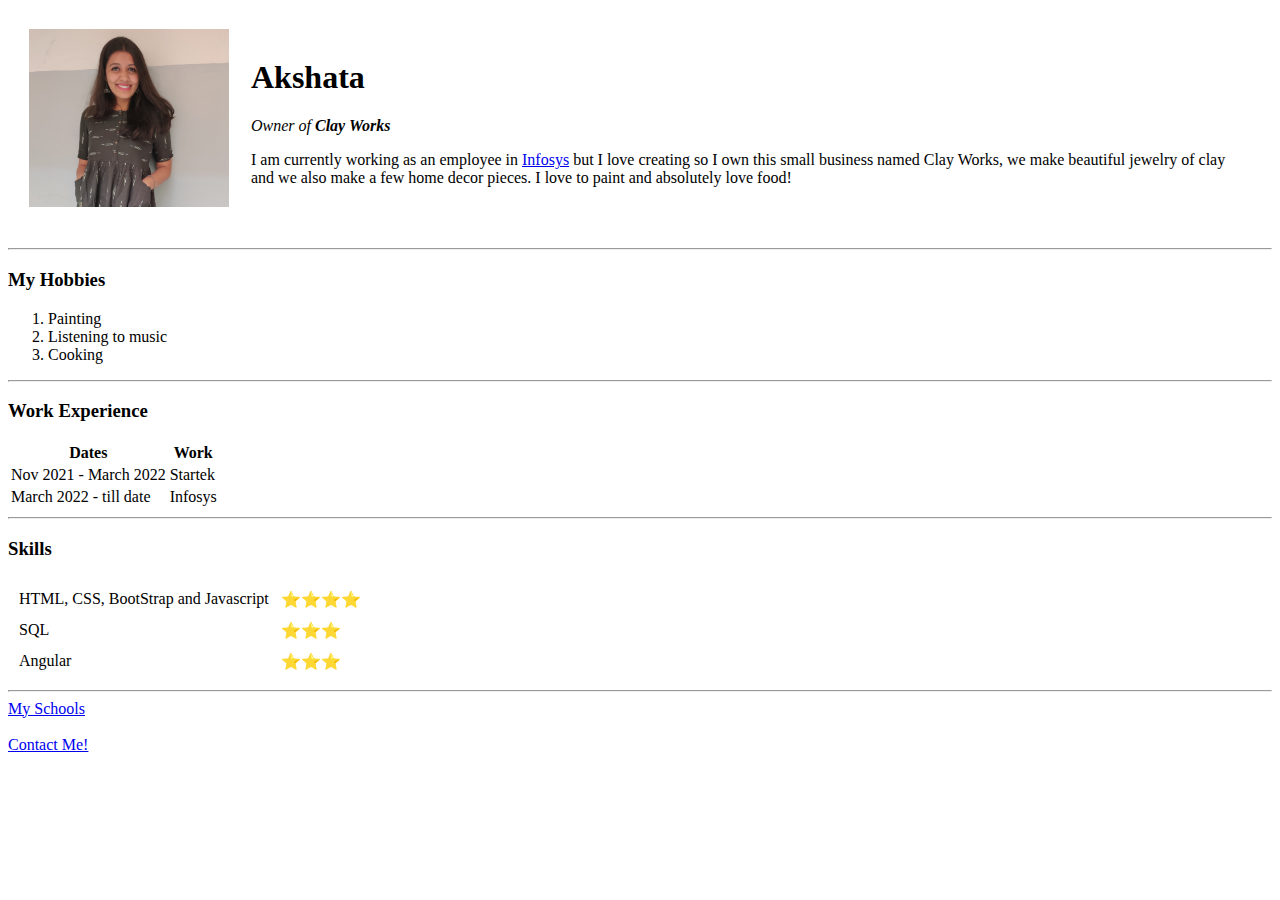
==== index.html @ dc0466ae "Added initial CV website files" ====
<!DOCTYPE html>
<head>
  <title>📜 Akshata's Personal Site</title>
  <link rel="stylesheet" href="demo.css">
</head>
<body>
  <table cellspacing="20">
    <tr>
      <td><img src="Images\IMG_20200105_115828.jpg" alt="Akshata's picture" width="200">
      </td>
      <td> 
        <h1>Akshata</h1>
        <p><em>Owner of <strong>Clay Works</strong></em></p>
        <p>I am currently working as an employee in <a href="https://www.infosys.com/">Infosys</a> but I love creating so I own this small business named
        Clay Works, we make beautiful jewelry of clay and we also make a few home decor pieces. I love to paint and 
        absolutely love food! 
      </td>
    </tr>
  </table>
 
  </p>
  <div></div>
  <hr>
  <h3>My Hobbies</h3>
  <ol type="1">
    <li>Painting</li>
    <li>Listening to music</li>
    <li>Cooking</li>
  </ol>
<hr>
  <h3>Work Experience</h3>
  <table>
    <thead>
      <tr>
        <th>Dates</th>
        <th>Work</th>
      </tr>
    </thead>
    <tbody>
    <tr>
      <td>Nov 2021 - March 2022 </td>
      <td>Startek</td>
    </tr>
    <tr>
      <td>March 2022 - till date</td>
      <td>Infosys</td>
    </tr>
    </tbody>
  </table>
  <hr>
  <h3>Skills</h3>
  <table cellspacing="10">
    <tr>
      <td>HTML, CSS, BootStrap and Javascript</td>
      <td>⭐⭐⭐⭐</td>
    </tr>
    <tr>
      <td>SQL</td>
      <td>⭐⭐⭐</td>
    </tr>
    <tr>
      <td>Angular</td>
      <td>⭐⭐⭐</td>
    </tr>
  </table>
  <hr>
  <a href="Schools.html">My Schools</a> <br>
  <br>
  <a href="Contact.html">Contact Me!</a>
</body>
</html>
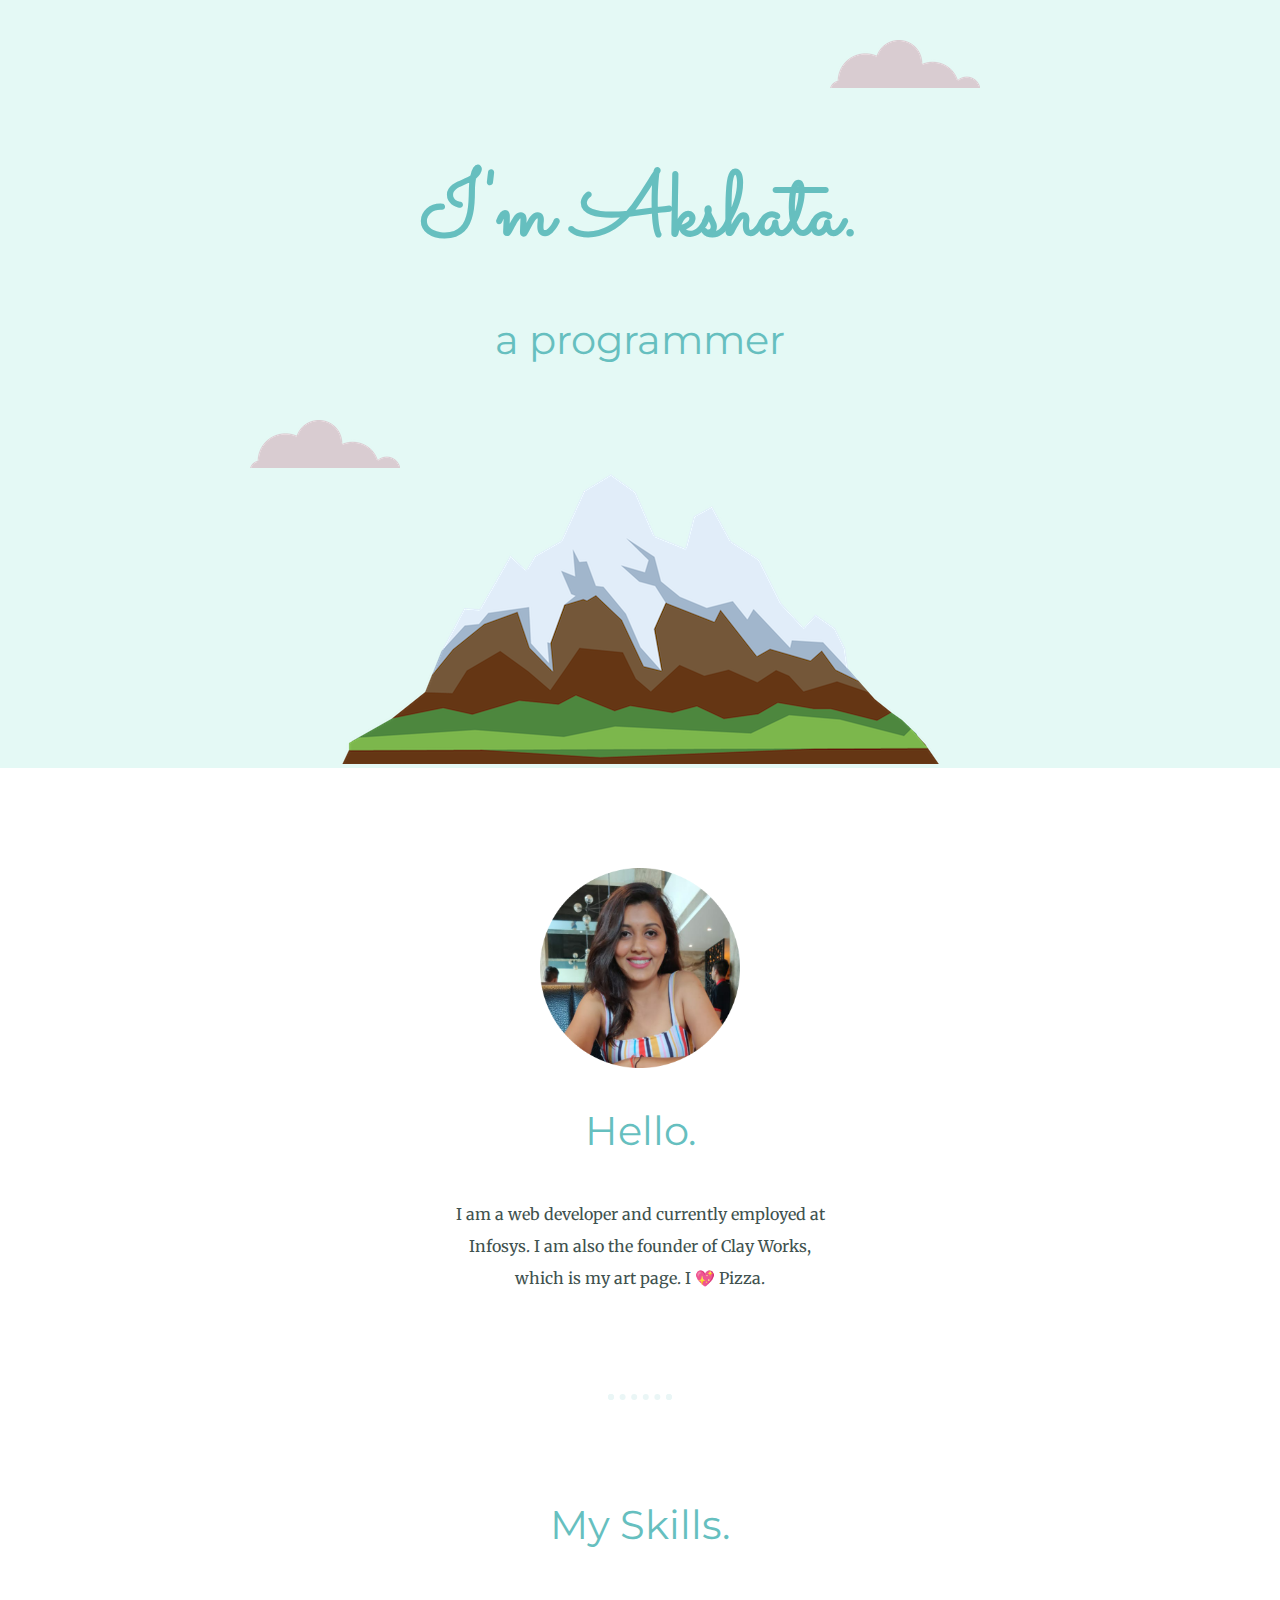
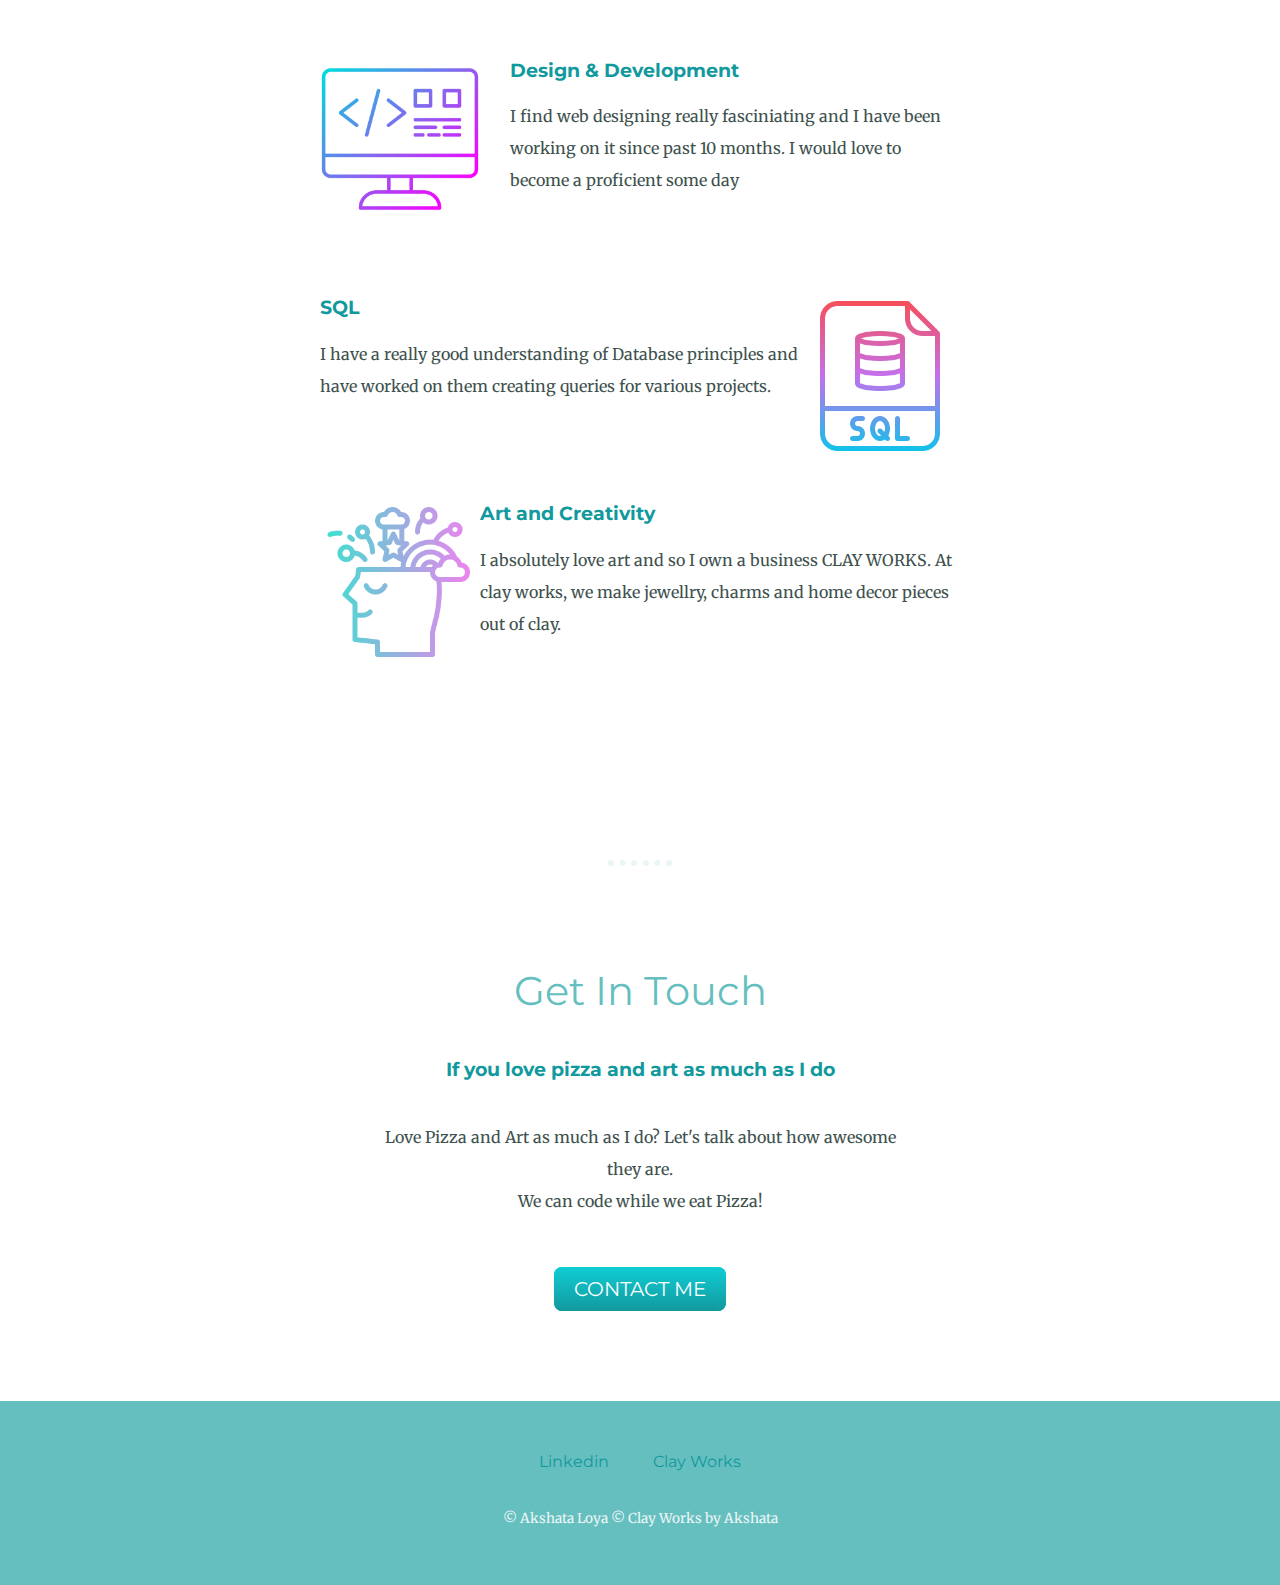
==== commit 0c05bf69: "Updated website changes" ====
--- a/index.html
+++ b/index.html
@@ -1,71 +1,62 @@
 <!DOCTYPE html>
+<html lang="en">
 <head>
-  <title>📜 Akshata's Personal Site</title>
-  <link rel="stylesheet" href="demo.css">
+    <meta charset="UTF-8">
+    <title>Akshata Loya</title>
+    <link rel="stylesheet" href="CSS\styles.css">
+    <link rel="icon" href="favicon.ico?v=2">
+    <link rel="preconnect" href="https://fonts.googleapis.com"><link rel="preconnect" href="https://fonts.gstatic.com" crossorigin><link href="https://fonts.googleapis.com/css2?family=Merriweather&family=Montserrat&family=Sacramento&display=swap" rel="stylesheet">
 </head>
 <body>
-  <table cellspacing="20">
-    <tr>
-      <td><img src="Images\IMG_20200105_115828.jpg" alt="Akshata's picture" width="200">
-      </td>
-      <td> 
-        <h1>Akshata</h1>
-        <p><em>Owner of <strong>Clay Works</strong></em></p>
-        <p>I am currently working as an employee in <a href="https://www.infosys.com/">Infosys</a> but I love creating so I own this small business named
-        Clay Works, we make beautiful jewelry of clay and we also make a few home decor pieces. I love to paint and 
-        absolutely love food! 
-      </td>
-    </tr>
-  </table>
- 
-  </p>
-  <div></div>
-  <hr>
-  <h3>My Hobbies</h3>
-  <ol type="1">
-    <li>Painting</li>
-    <li>Listening to music</li>
-    <li>Cooking</li>
-  </ol>
-<hr>
-  <h3>Work Experience</h3>
-  <table>
-    <thead>
-      <tr>
-        <th>Dates</th>
-        <th>Work</th>
-      </tr>
-    </thead>
-    <tbody>
-    <tr>
-      <td>Nov 2021 - March 2022 </td>
-      <td>Startek</td>
-    </tr>
-    <tr>
-      <td>March 2022 - till date</td>
-      <td>Infosys</td>
-    </tr>
-    </tbody>
-  </table>
-  <hr>
-  <h3>Skills</h3>
-  <table cellspacing="10">
-    <tr>
-      <td>HTML, CSS, BootStrap and Javascript</td>
-      <td>⭐⭐⭐⭐</td>
-    </tr>
-    <tr>
-      <td>SQL</td>
-      <td>⭐⭐⭐</td>
-    </tr>
-    <tr>
-      <td>Angular</td>
-      <td>⭐⭐⭐</td>
-    </tr>
-  </table>
-  <hr>
-  <a href="Schools.html">My Schools</a> <br>
-  <br>
-  <a href="Contact.html">Contact Me!</a>
+
+    <div class="top-container">
+        <img class="top-cloud" src="CSS - My Site Images\cloud.png" alt="cloud-img">
+        <h1>I'm Akshata.</h1>
+        <h2>a programmer</h2>  
+        <img class="bottom-cloud" src="CSS - My Site Images\cloud.png" alt="cloud-img">
+        <img src="CSS - My Site Images\mountain.png" alt="mountain-img">
+    </div>
+
+    <div class="middle-container">
+        <div class="profile">
+          <img class="my-photo" src="CSS - My Site Images\Akshata.png" alt="My Photo">
+          <h2>Hello.</h2>
+          <p class="intro">I am a web developer and currently employed at Infosys. I am also the founder of Clay Works, which is my art page. I 💖 Pizza.</p>
+        </div>
+        <hr>
+        <div class="skills">
+          <h2>My Skills.</h2>
+          <div class="skill-row">
+            <img class="web-devImage" src="CSS - My Site Images\Web dev icon.png" alt="Web Developer Image">
+            <h3>Design & Development</h3>
+            <p>I find web designing really fasciniating and I have been working on it since past 10 months. I would love to become a proficient some day</p>
+          </div>
+          <div class="skill-row">
+            <img class="sql" src="CSS - My Site Images\sql.png" alt="SQL image">
+            <h3>SQL</h3>
+            <p>I have a really good understanding of Database principles and have worked on them creating queries for various projects.</p>
+          </div>
+          <div class="skill-row">
+            <img class="Art" src="CSS - My Site Images\inspiration.png" alt="Art image">
+            <h3>Art and Creativity</h3>
+            <p>I absolutely love art and so I own a business CLAY WORKS. At clay works, we make jewellry, charms and home decor pieces out of clay.</p>
+          </div>
+        </div>
+       <br>
+       <hr>
+        <div class="contact-me">
+          <h2>Get In Touch</h2>
+          <h3>If you love pizza and art as much as I do</h3>
+          <p class="contact-message">Love Pizza and Art as much as I do? Let's talk about how awesome they are. <br>We can code while we eat Pizza!</p>
+          <a class="btn" href="akshata7999@gmail.com">CONTACT ME</a>
+        </div>
+      </div>
+      
+      <div class="bottom-container">
+        <a href="https://www.linkedin.com/in/akshata-loya-0217b81aa">Linkedin</a>
+        <a href="https://instagram.com/clayworks__?igshid=YmMyMTA2M2Y=">Clay Works</a>
+        <p class="copyright">© Akshata Loya © Clay Works by Akshata</p>
+      </div>
+      
 </body>
 </html>